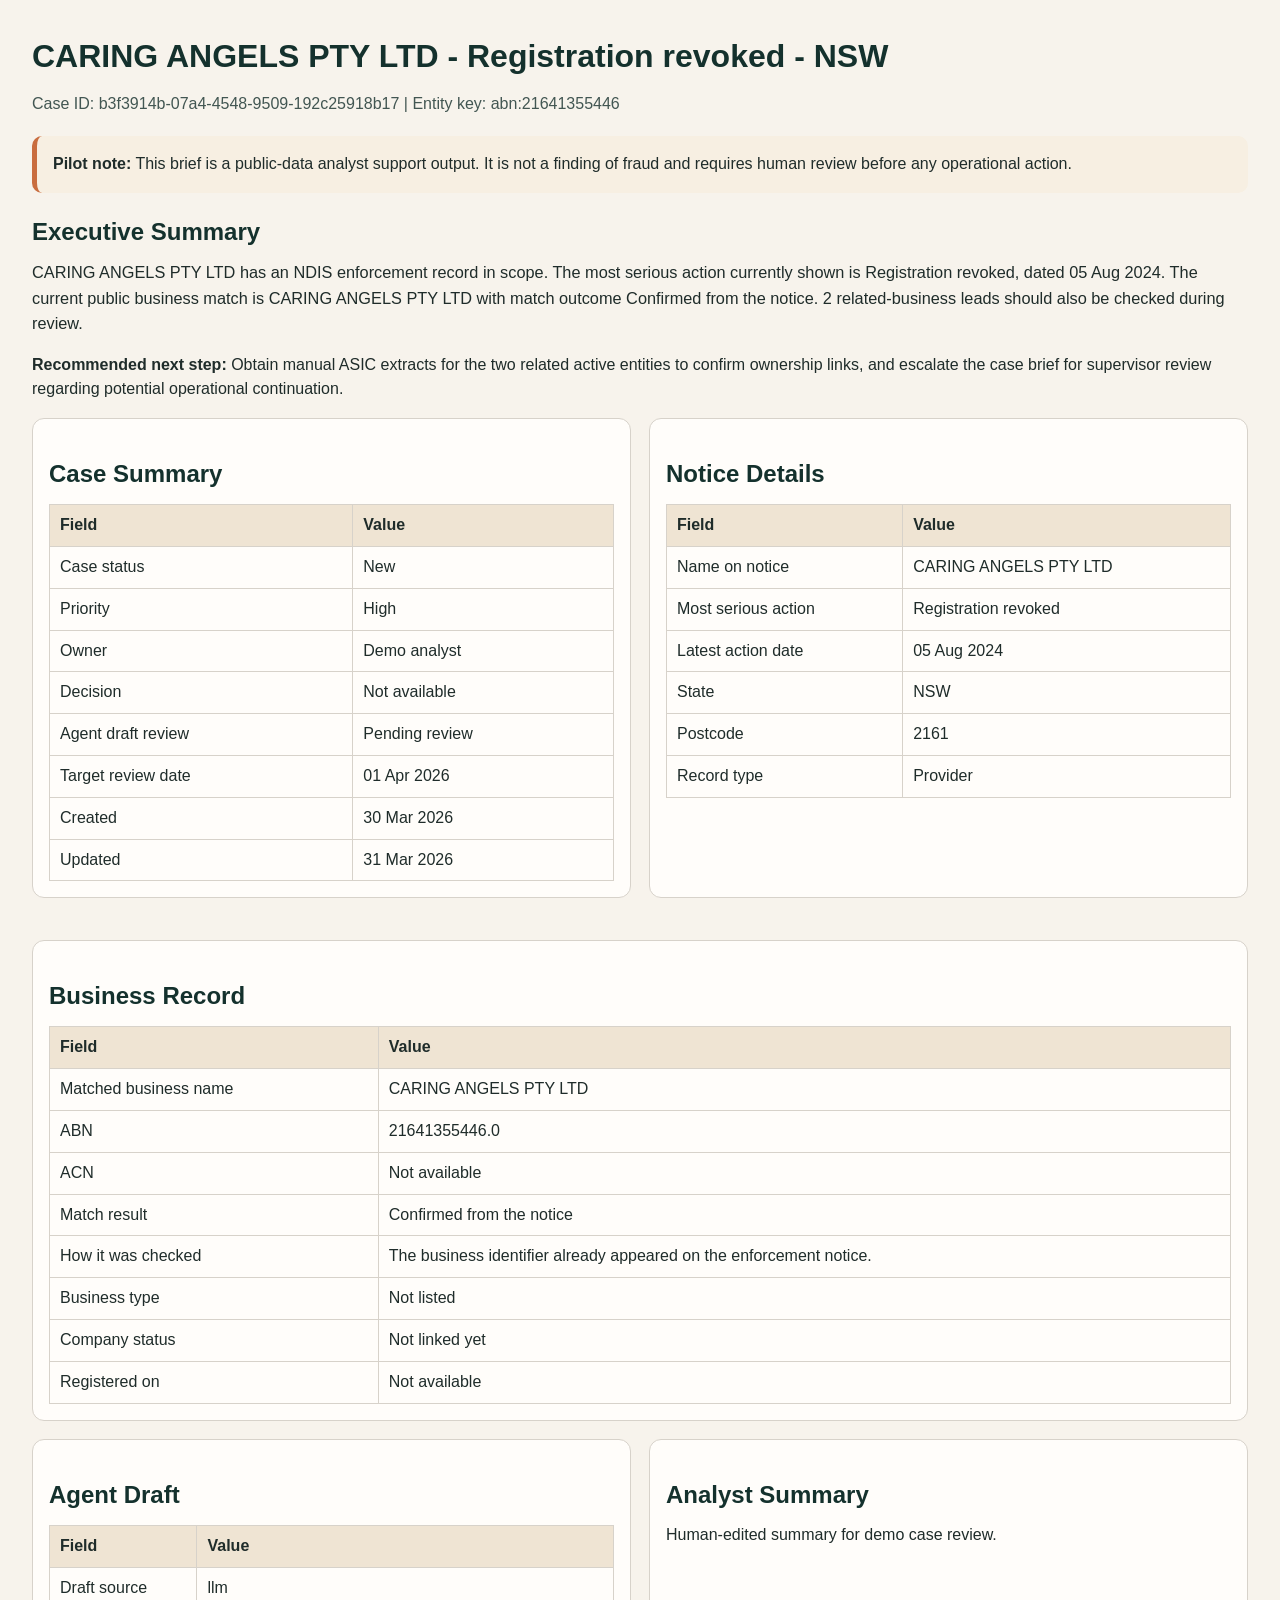
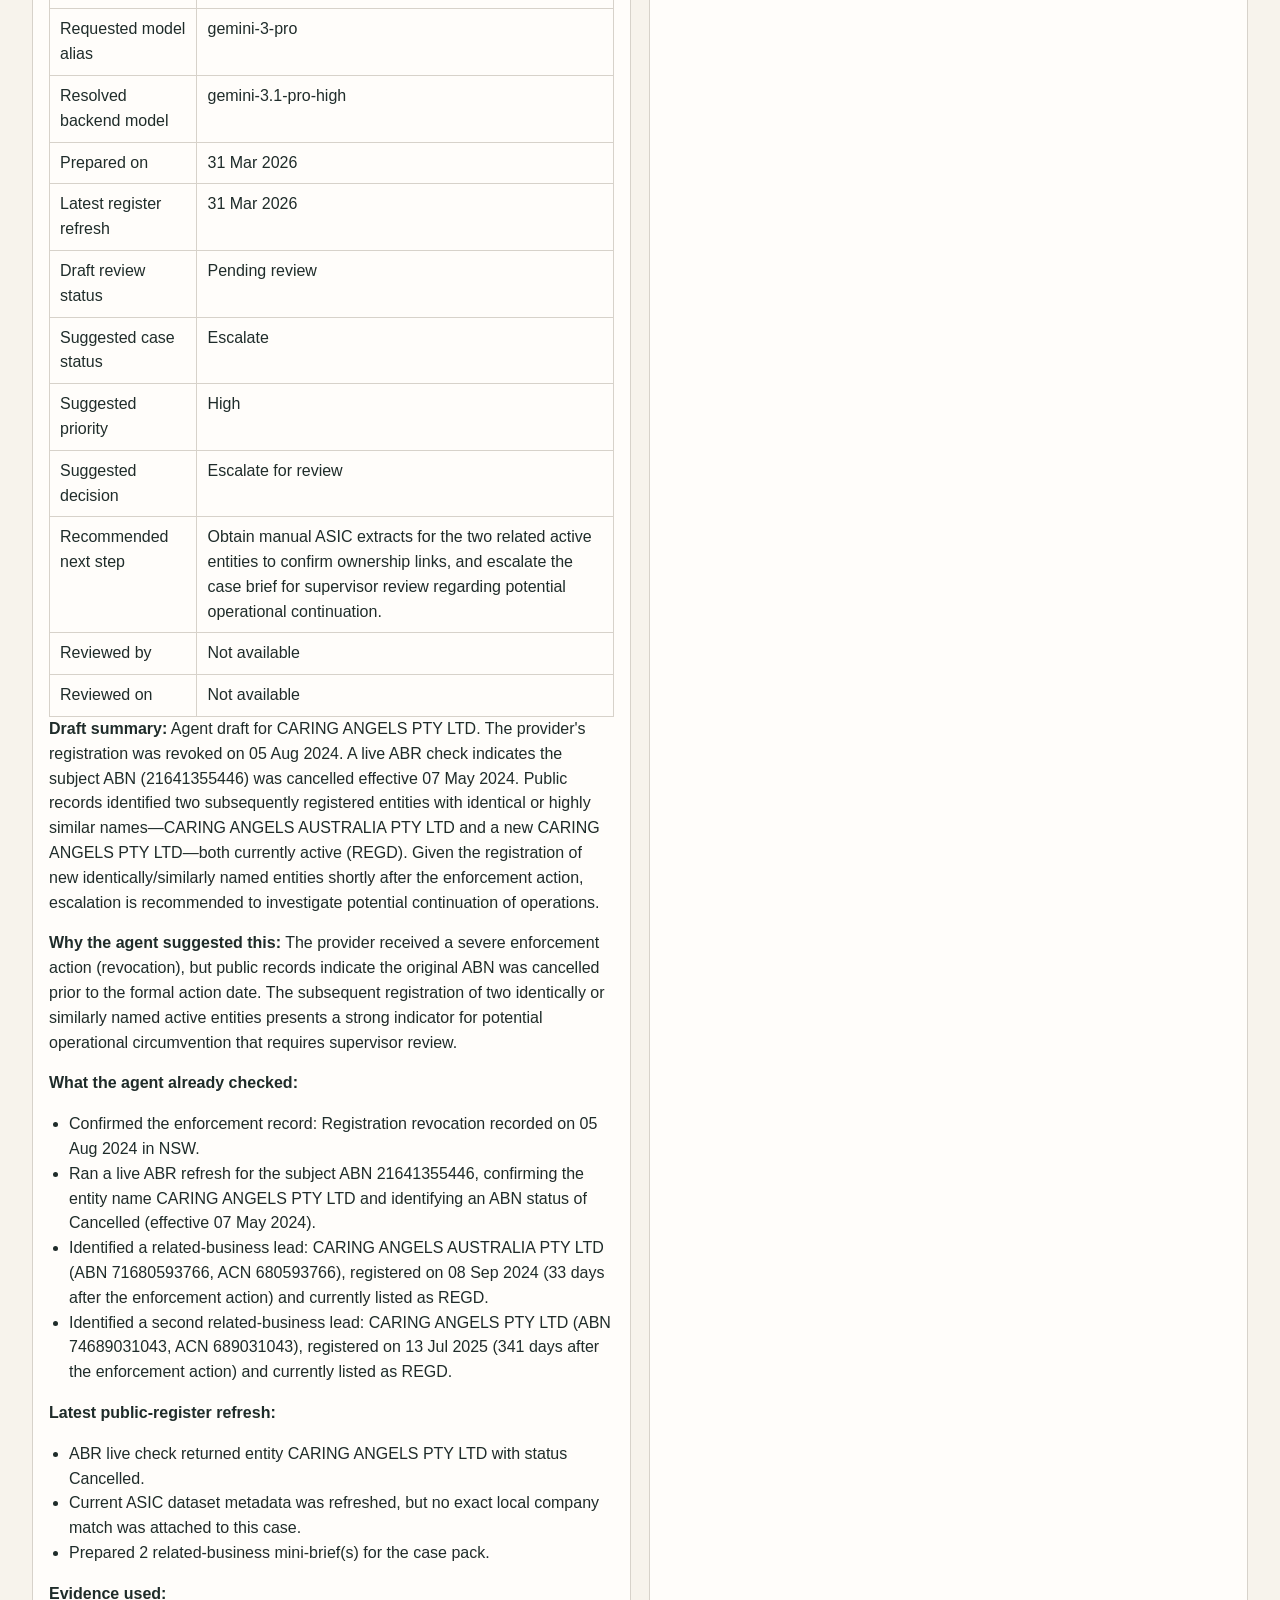
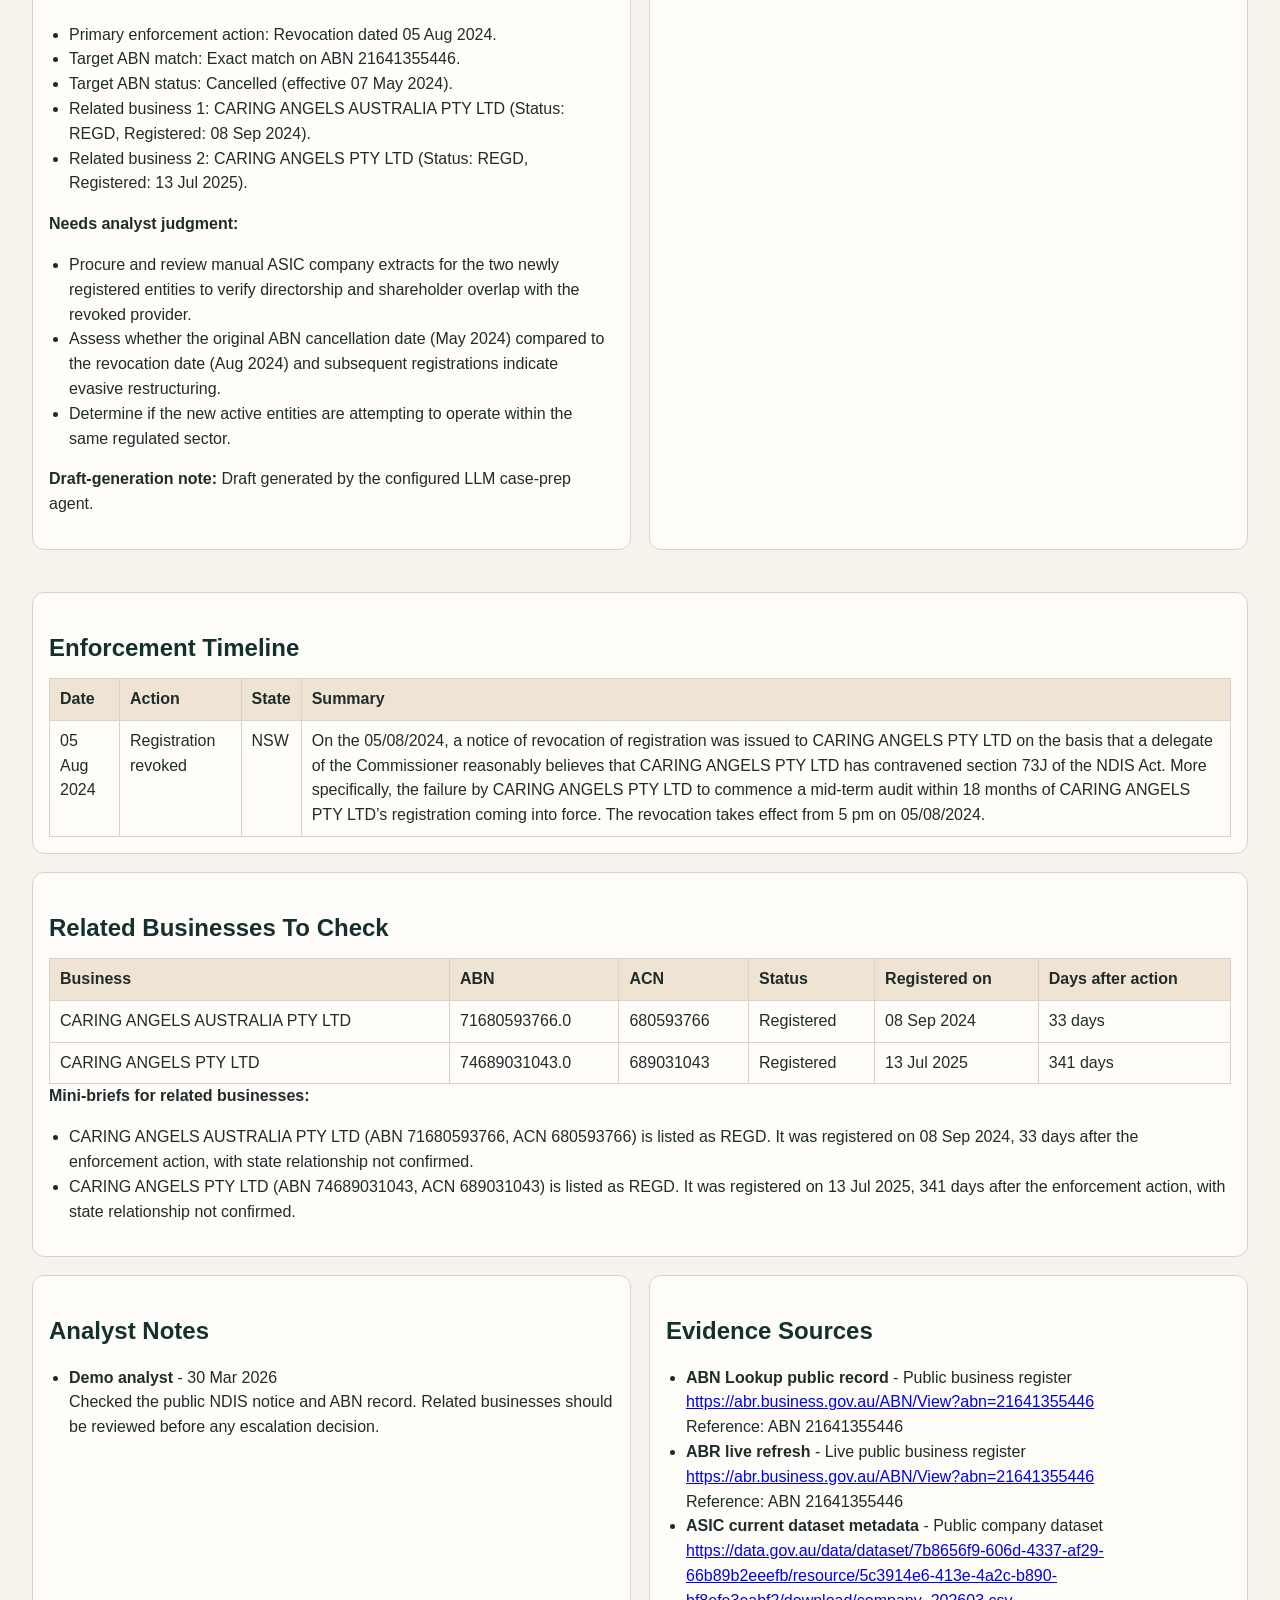
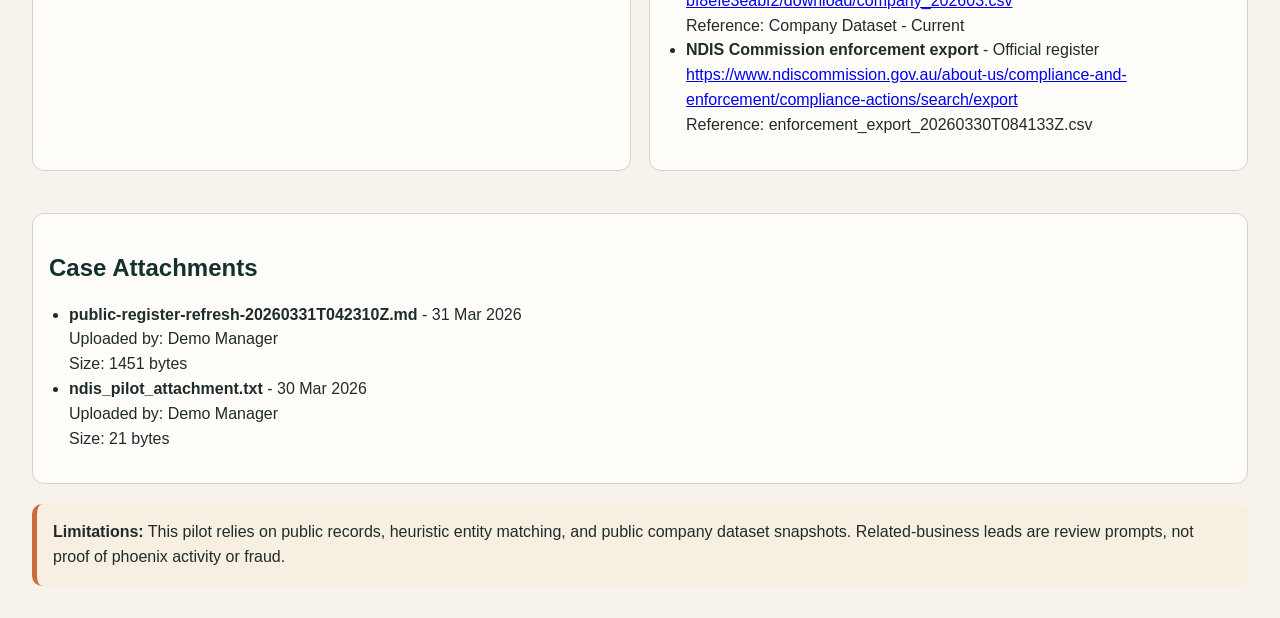
==== docs/demo-case.html @ a8218d3b "Initial import of NDIS provider integrity workbench" ====
<!doctype html>
<html lang="en">
<head>
  <meta charset="utf-8">
  <title>CARING ANGELS PTY LTD - Registration revoked - NSW</title>
  <style>
    body { font-family: 'Segoe UI', Arial, sans-serif; margin: 32px; color: #1f2c2a; line-height: 1.55; background: #f7f3ec; }
    h1, h2 { color: #14312d; margin-bottom: 10px; }
    p { margin-top: 0; }
    .banner { background: #f7efe2; border-left: 5px solid #c96d3f; padding: 16px; margin: 20px 0; border-radius: 10px; }
    .grid { display: grid; grid-template-columns: 1fr 1fr; gap: 18px; margin-bottom: 24px; }
    .card { background: #fffdfa; border: 1px solid #d7d2ca; border-radius: 12px; padding: 16px; margin-bottom: 18px; }
    table { width: 100%; border-collapse: collapse; margin-top: 12px; }
    th, td { border: 1px solid #d7d2ca; padding: 8px 10px; text-align: left; vertical-align: top; }
    th { background: #efe4d3; }
    ul { padding-left: 20px; }
    .meta { color: #425652; margin-bottom: 18px; }
    .summary { font-size: 1.02rem; }
  </style>
</head>
<body>
  <h1>CARING ANGELS PTY LTD - Registration revoked - NSW</h1>
  <p class="meta">Case ID: b3f3914b-07a4-4548-9509-192c25918b17 | Entity key: abn:21641355446</p>

  <div class="banner">
    <strong>Pilot note:</strong> This brief is a public-data analyst support output. It is not a finding of fraud and requires human review before any operational action.
  </div>

  <h2>Executive Summary</h2>
  <p class="summary">CARING ANGELS PTY LTD has an NDIS enforcement record in scope. The most serious action currently shown is Registration revoked, dated 05 Aug 2024. The current public business match is CARING ANGELS PTY LTD with match outcome Confirmed from the notice. 2 related-business leads should also be checked during review.</p>
  <p><strong>Recommended next step:</strong> Obtain manual ASIC extracts for the two related active entities to confirm ownership links, and escalate the case brief for supervisor review regarding potential operational continuation.</p>

  <div class="grid">
    <div class="card">
      <h2>Case Summary</h2>
      <table><thead><tr><th>Field</th><th>Value</th></tr></thead><tbody><tr><td>Case status</td><td>New</td></tr><tr><td>Priority</td><td>High</td></tr><tr><td>Owner</td><td>Demo analyst</td></tr><tr><td>Decision</td><td>Not available</td></tr><tr><td>Agent draft review</td><td>Pending review</td></tr><tr><td>Target review date</td><td>01 Apr 2026</td></tr><tr><td>Created</td><td>30 Mar 2026</td></tr><tr><td>Updated</td><td>31 Mar 2026</td></tr></tbody></table>
    </div>
    <div class="card">
      <h2>Notice Details</h2>
      <table><thead><tr><th>Field</th><th>Value</th></tr></thead><tbody><tr><td>Name on notice</td><td>CARING ANGELS PTY LTD</td></tr><tr><td>Most serious action</td><td>Registration revoked</td></tr><tr><td>Latest action date</td><td>05 Aug 2024</td></tr><tr><td>State</td><td>NSW</td></tr><tr><td>Postcode</td><td>2161</td></tr><tr><td>Record type</td><td>Provider</td></tr></tbody></table>
    </div>
  </div>

  <div class="card">
    <h2>Business Record</h2>
    <table><thead><tr><th>Field</th><th>Value</th></tr></thead><tbody><tr><td>Matched business name</td><td>CARING ANGELS PTY LTD</td></tr><tr><td>ABN</td><td>21641355446.0</td></tr><tr><td>ACN</td><td>Not available</td></tr><tr><td>Match result</td><td>Confirmed from the notice</td></tr><tr><td>How it was checked</td><td>The business identifier already appeared on the enforcement notice.</td></tr><tr><td>Business type</td><td>Not listed</td></tr><tr><td>Company status</td><td>Not linked yet</td></tr><tr><td>Registered on</td><td>Not available</td></tr></tbody></table>
  </div>

    <div class="grid">
    <div class="card">
      <h2>Agent Draft</h2>
      <table><thead><tr><th>Field</th><th>Value</th></tr></thead><tbody><tr><td>Draft source</td><td>llm</td></tr><tr><td>Requested model alias</td><td>gemini-3-pro</td></tr><tr><td>Resolved backend model</td><td>gemini-3.1-pro-high</td></tr><tr><td>Prepared on</td><td>31 Mar 2026</td></tr><tr><td>Latest register refresh</td><td>31 Mar 2026</td></tr><tr><td>Draft review status</td><td>Pending review</td></tr><tr><td>Suggested case status</td><td>Escalate</td></tr><tr><td>Suggested priority</td><td>High</td></tr><tr><td>Suggested decision</td><td>Escalate for review</td></tr><tr><td>Recommended next step</td><td>Obtain manual ASIC extracts for the two related active entities to confirm ownership links, and escalate the case brief for supervisor review regarding potential operational continuation.</td></tr><tr><td>Reviewed by</td><td>Not available</td></tr><tr><td>Reviewed on</td><td>Not available</td></tr></tbody></table>
      <p><strong>Draft summary:</strong> Agent draft for CARING ANGELS PTY LTD. The provider&#x27;s registration was revoked on 05 Aug 2024. A live ABR check indicates the subject ABN (21641355446) was cancelled effective 07 May 2024. Public records identified two subsequently registered entities with identical or highly similar names—CARING ANGELS AUSTRALIA PTY LTD and a new CARING ANGELS PTY LTD—both currently active (REGD). Given the registration of new identically/similarly named entities shortly after the enforcement action, escalation is recommended to investigate potential continuation of operations.</p>
      <p><strong>Why the agent suggested this:</strong> The provider received a severe enforcement action (revocation), but public records indicate the original ABN was cancelled prior to the formal action date. The subsequent registration of two identically or similarly named active entities presents a strong indicator for potential operational circumvention that requires supervisor review.</p>
      <p><strong>What the agent already checked:</strong></p>
      <ul><li>Confirmed the enforcement record: Registration revocation recorded on 05 Aug 2024 in NSW.</li><li>Ran a live ABR refresh for the subject ABN 21641355446, confirming the entity name CARING ANGELS PTY LTD and identifying an ABN status of Cancelled (effective 07 May 2024).</li><li>Identified a related-business lead: CARING ANGELS AUSTRALIA PTY LTD (ABN 71680593766, ACN 680593766), registered on 08 Sep 2024 (33 days after the enforcement action) and currently listed as REGD.</li><li>Identified a second related-business lead: CARING ANGELS PTY LTD (ABN 74689031043, ACN 689031043), registered on 13 Jul 2025 (341 days after the enforcement action) and currently listed as REGD.</li></ul>
      <p><strong>Latest public-register refresh:</strong></p>
      <ul><li>ABR live check returned entity CARING ANGELS PTY LTD with status Cancelled.</li><li>Current ASIC dataset metadata was refreshed, but no exact local company match was attached to this case.</li><li>Prepared 2 related-business mini-brief(s) for the case pack.</li></ul>
      <p><strong>Evidence used:</strong></p>
      <ul><li>Primary enforcement action: Revocation dated 05 Aug 2024.</li><li>Target ABN match: Exact match on ABN 21641355446.</li><li>Target ABN status: Cancelled (effective 07 May 2024).</li><li>Related business 1: CARING ANGELS AUSTRALIA PTY LTD (Status: REGD, Registered: 08 Sep 2024).</li><li>Related business 2: CARING ANGELS PTY LTD (Status: REGD, Registered: 13 Jul 2025).</li></ul>
      <p><strong>Needs analyst judgment:</strong></p>
      <ul><li>Procure and review manual ASIC company extracts for the two newly registered entities to verify directorship and shareholder overlap with the revoked provider.</li><li>Assess whether the original ABN cancellation date (May 2024) compared to the revocation date (Aug 2024) and subsequent registrations indicate evasive restructuring.</li><li>Determine if the new active entities are attempting to operate within the same regulated sector.</li></ul>
      <p><strong>Draft-generation note:</strong> Draft generated by the configured LLM case-prep agent.</p>
    </div>
    <div class="card">
      <h2>Analyst Summary</h2>
      <p>Human-edited summary for demo case review.</p>
    </div>
  </div>

  <div class="card">
    <h2>Enforcement Timeline</h2>
    <table><thead><tr><th>Date</th><th>Action</th><th>State</th><th>Summary</th></tr></thead><tbody><tr><td>05 Aug 2024</td><td>Registration revoked</td><td>NSW</td><td>On the 05/08/2024, a notice of revocation of registration was issued to CARING ANGELS PTY LTD on the basis that a delegate of the Commissioner reasonably believes that CARING ANGELS PTY LTD has contravened section 73J of the NDIS Act. More specifically, the failure by CARING ANGELS PTY LTD to commence a mid-term audit within 18 months of CARING ANGELS PTY LTD’s registration coming into force. The revocation takes effect from 5 pm on 05/08/2024.</td></tr></tbody></table>
  </div>

  <div class="card">
    <h2>Related Businesses To Check</h2>
    <table><thead><tr><th>Business</th><th>ABN</th><th>ACN</th><th>Status</th><th>Registered on</th><th>Days after action</th></tr></thead><tbody><tr><td>CARING ANGELS AUSTRALIA PTY LTD</td><td>71680593766.0</td><td>680593766</td><td>Registered</td><td>08 Sep 2024</td><td>33 days</td></tr><tr><td>CARING ANGELS PTY LTD</td><td>74689031043.0</td><td>689031043</td><td>Registered</td><td>13 Jul 2025</td><td>341 days</td></tr></tbody></table>
    <p><strong>Mini-briefs for related businesses:</strong></p>
    <ul><li>CARING ANGELS AUSTRALIA PTY LTD (ABN 71680593766, ACN 680593766) is listed as REGD. It was registered on 08 Sep 2024, 33 days after the enforcement action, with state relationship not confirmed.</li><li>CARING ANGELS PTY LTD (ABN 74689031043, ACN 689031043) is listed as REGD. It was registered on 13 Jul 2025, 341 days after the enforcement action, with state relationship not confirmed.</li></ul>
  </div>

  <div class="grid">
    <div class="card">
      <h2>Analyst Notes</h2>
      <ul><li><strong>Demo analyst</strong> - 30 Mar 2026<br>Checked the public NDIS notice and ABN record. Related businesses should be reviewed before any escalation decision.</li></ul>
    </div>
    <div class="card">
      <h2>Evidence Sources</h2>
      <ul><li><strong>ABN Lookup public record</strong> - Public business register<br><a href="https://abr.business.gov.au/ABN/View?abn=21641355446">https://abr.business.gov.au/ABN/View?abn=21641355446</a><br><span>Reference: ABN 21641355446</span></li><li><strong>ABR live refresh</strong> - Live public business register<br><a href="https://abr.business.gov.au/ABN/View?abn=21641355446">https://abr.business.gov.au/ABN/View?abn=21641355446</a><br><span>Reference: ABN 21641355446</span></li><li><strong>ASIC current dataset metadata</strong> - Public company dataset<br><a href="https://data.gov.au/data/dataset/7b8656f9-606d-4337-af29-66b89b2eeefb/resource/5c3914e6-413e-4a2c-b890-bf8efe3eabf2/download/company_202603.csv">https://data.gov.au/data/dataset/7b8656f9-606d-4337-af29-66b89b2eeefb/resource/5c3914e6-413e-4a2c-b890-bf8efe3eabf2/download/company_202603.csv</a><br><span>Reference: Company Dataset - Current</span></li><li><strong>NDIS Commission enforcement export</strong> - Official register<br><a href="https://www.ndiscommission.gov.au/about-us/compliance-and-enforcement/compliance-actions/search/export">https://www.ndiscommission.gov.au/about-us/compliance-and-enforcement/compliance-actions/search/export</a><br><span>Reference: enforcement_export_20260330T084133Z.csv</span></li></ul>
    </div>
  </div>

  <div class="card">
    <h2>Case Attachments</h2>
    <ul><li><strong>public-register-refresh-20260331T042310Z.md</strong> - 31 Mar 2026<br><span>Uploaded by: Demo Manager</span><br><span>Size: 1451 bytes</span></li><li><strong>ndis_pilot_attachment.txt</strong> - 30 Mar 2026<br><span>Uploaded by: Demo Manager</span><br><span>Size: 21 bytes</span></li></ul>
  </div>

  <div class="banner">
    <strong>Limitations:</strong> This pilot relies on public records, heuristic entity matching, and public company dataset snapshots. Related-business leads are review prompts, not proof of phoenix activity or fraud.
  </div>
</body>
</html>
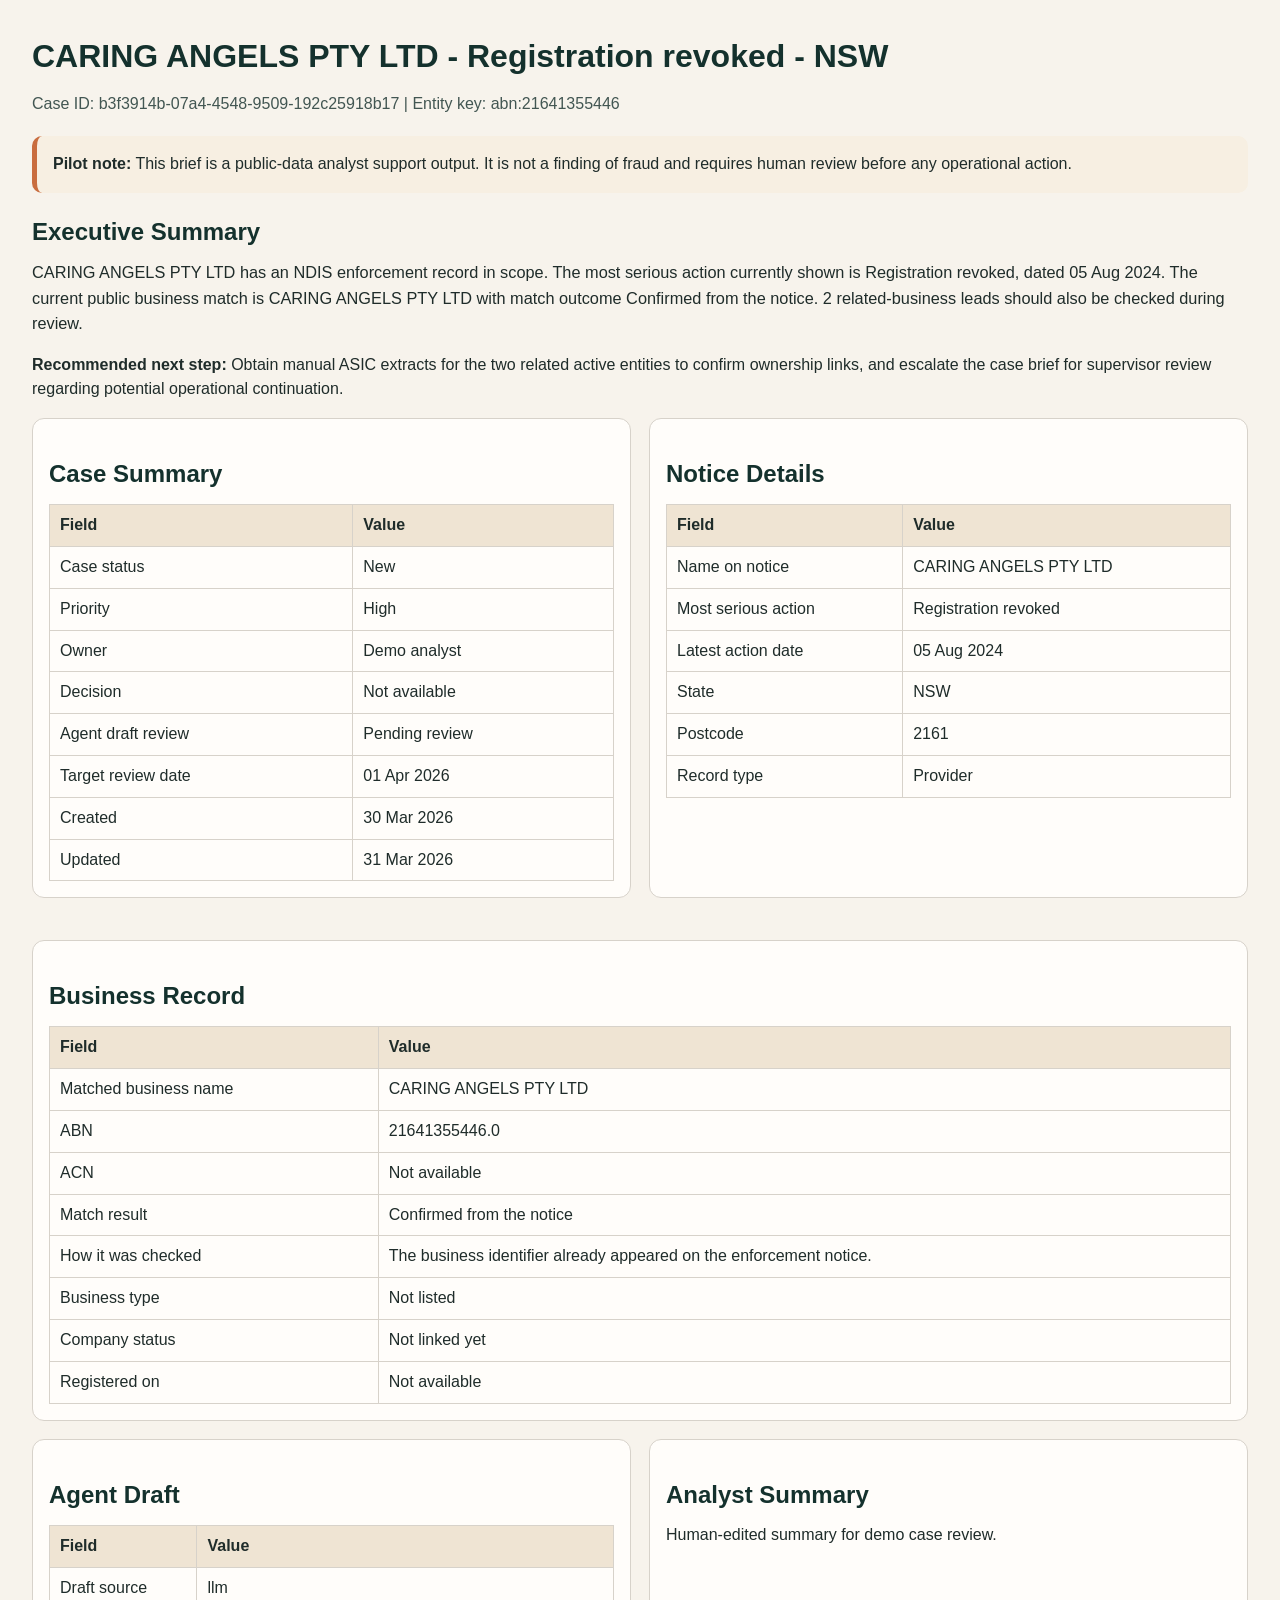
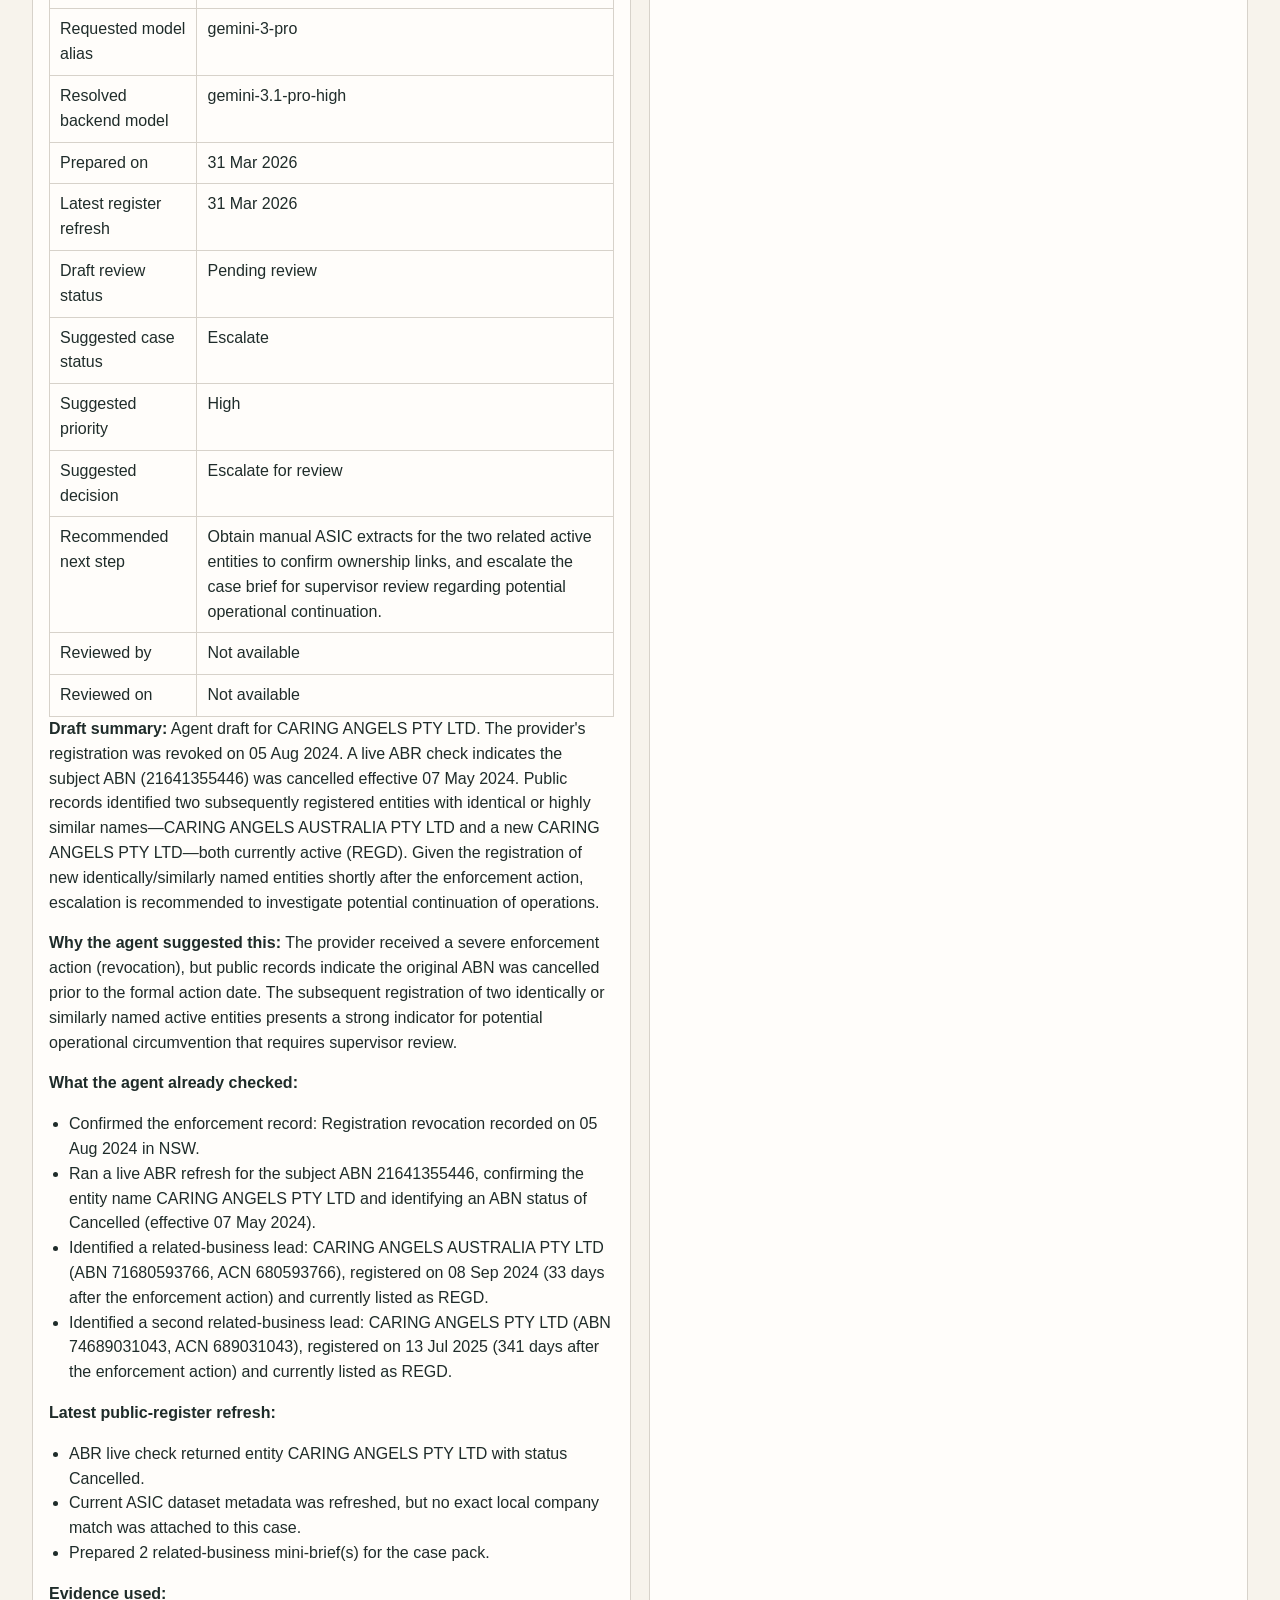
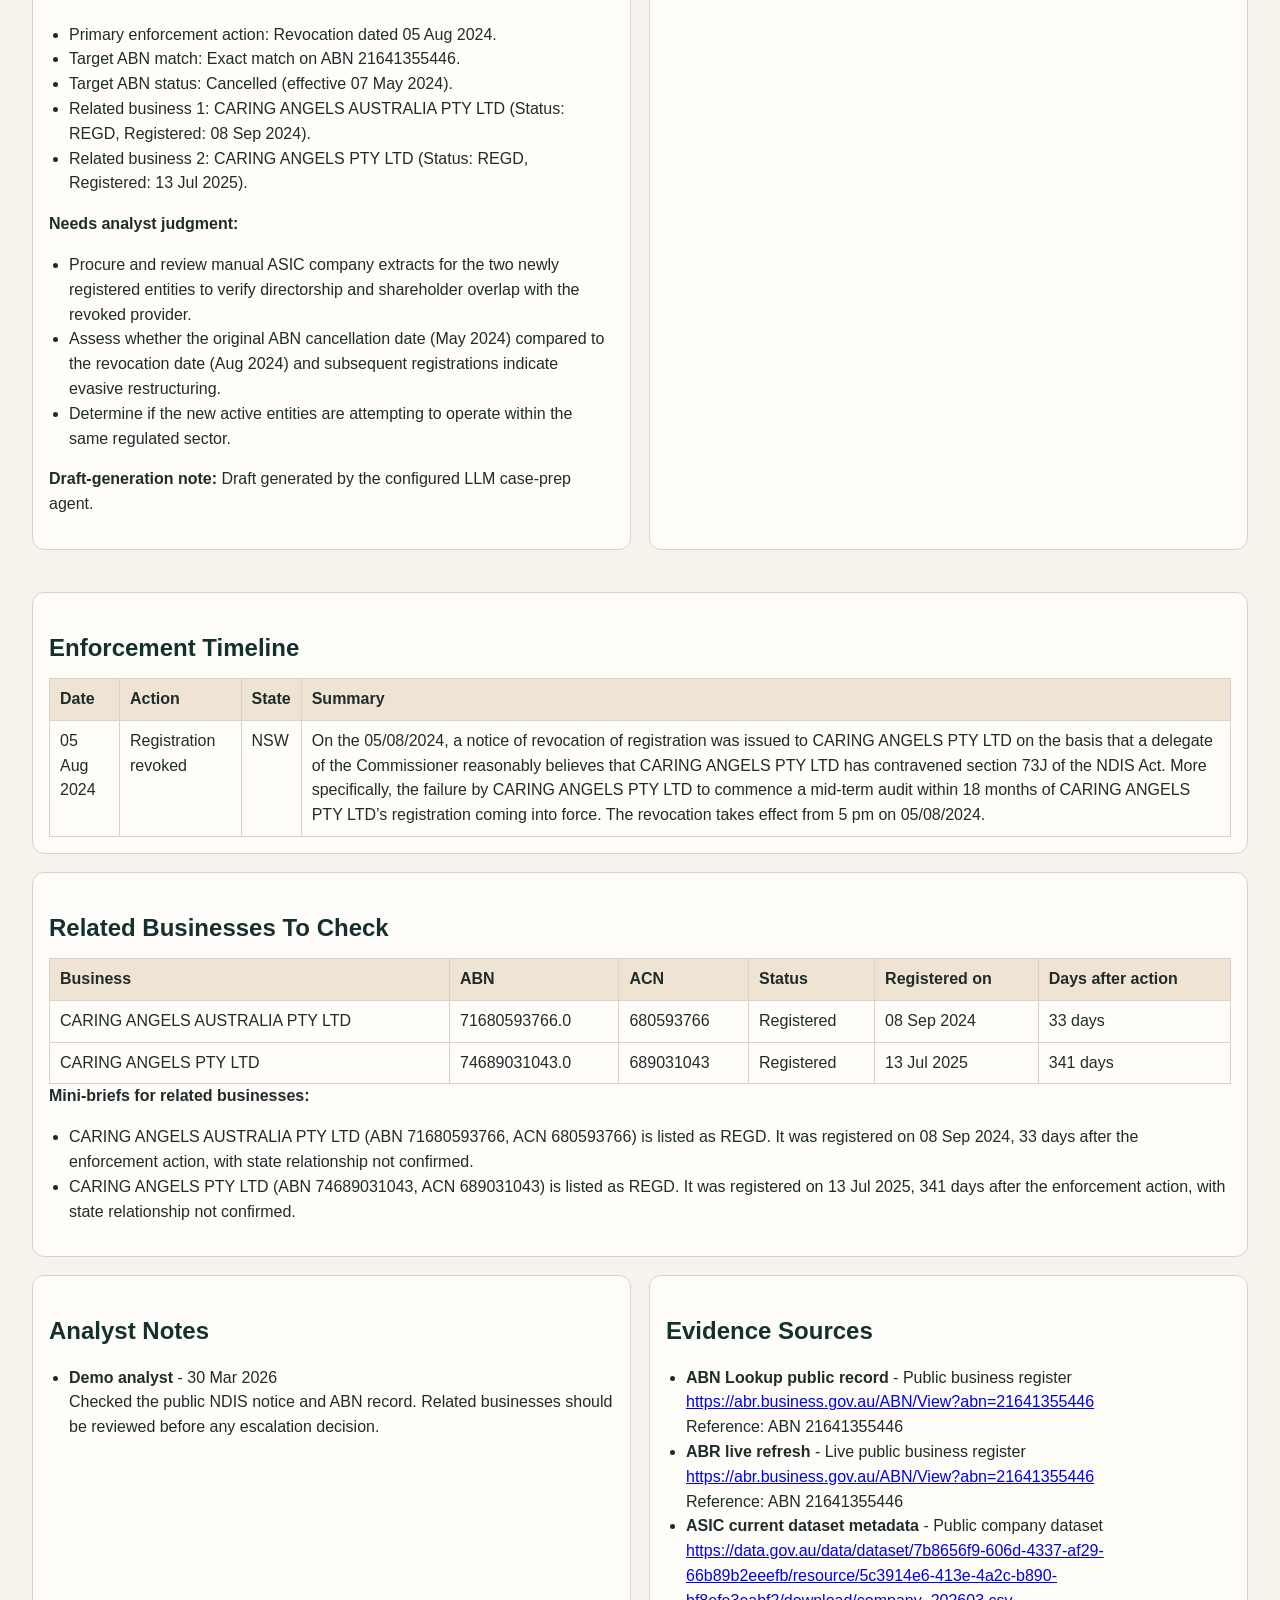
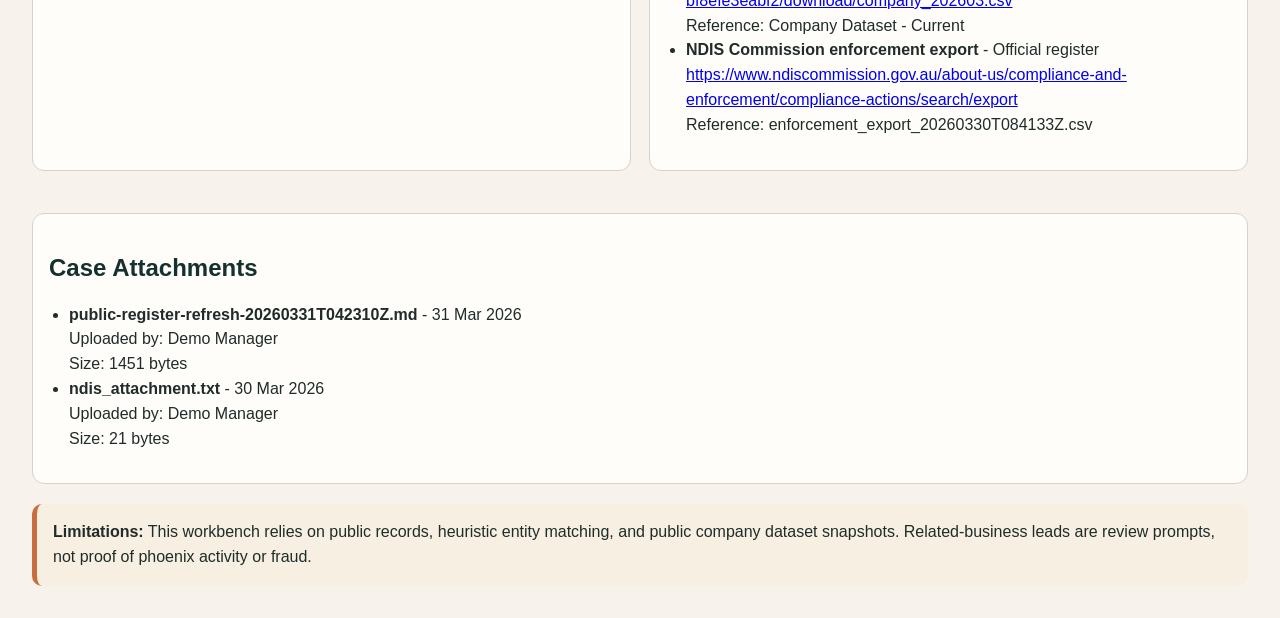
==== commit 23f9dc28: "feat: polish public site and add hosted demo assets" ====
--- a/docs/demo-case.html
+++ b/docs/demo-case.html
@@ -94,11 +94,11 @@
 
   <div class="card">
     <h2>Case Attachments</h2>
-    <ul><li><strong>public-register-refresh-20260331T042310Z.md</strong> - 31 Mar 2026<br><span>Uploaded by: Demo Manager</span><br><span>Size: 1451 bytes</span></li><li><strong>ndis_pilot_attachment.txt</strong> - 30 Mar 2026<br><span>Uploaded by: Demo Manager</span><br><span>Size: 21 bytes</span></li></ul>
+    <ul><li><strong>public-register-refresh-20260331T042310Z.md</strong> - 31 Mar 2026<br><span>Uploaded by: Demo Manager</span><br><span>Size: 1451 bytes</span></li><li><strong>ndis_attachment.txt</strong> - 30 Mar 2026<br><span>Uploaded by: Demo Manager</span><br><span>Size: 21 bytes</span></li></ul>
   </div>
 
   <div class="banner">
-    <strong>Limitations:</strong> This pilot relies on public records, heuristic entity matching, and public company dataset snapshots. Related-business leads are review prompts, not proof of phoenix activity or fraud.
+    <strong>Limitations:</strong> This workbench relies on public records, heuristic entity matching, and public company dataset snapshots. Related-business leads are review prompts, not proof of phoenix activity or fraud.
   </div>
 </body>
 </html>
